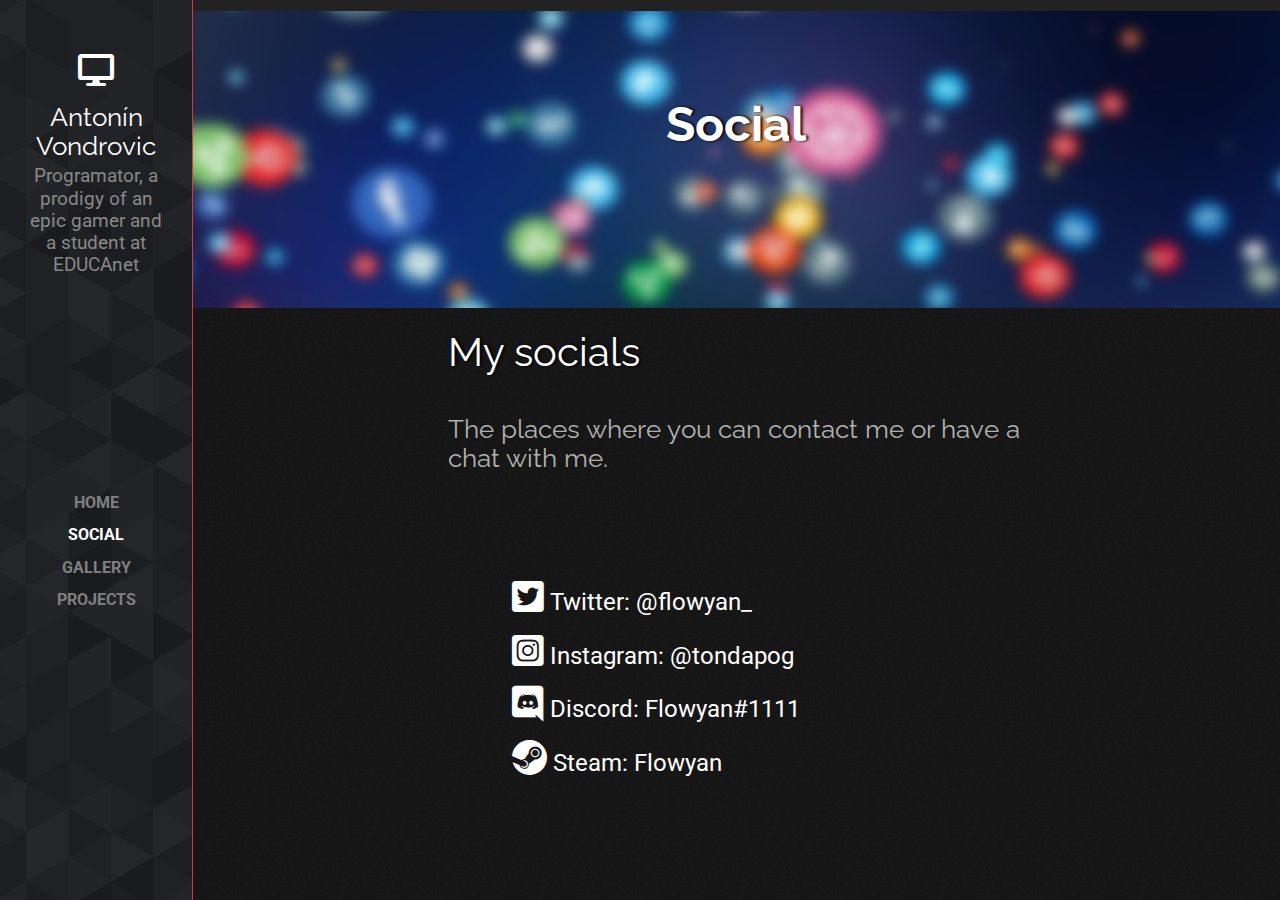
==== about.html @ ef107bb4 "Initial commit" ====
<!DOCTYPE html>
<html lang="en">
<head>
    <meta charset="UTF-8">
    <title>Social</title>
    <link rel="stylesheet" href="css/styles.css">
    <link rel="stylesheet" href="css/social.css">
    <link rel="shortcut icon" href="favicon/favicon.ico" type="image/xicon">
    <link rel="stylesheet" href="libraries/fontawesome-free-5.15.1-web/css/all.css">
    <link rel="preconnect" href="https://fonts.gstatic.com">
    <link href="https://fonts.googleapis.com/css2?family=Raleway&family=Roboto&display=swap" rel="stylesheet">
    <link rel="stylesheet" href="css/normalize.css">
</head>
<body>
<div class="imagebanner"></div>
<div class="sidenav">
    <p class="namesection1"><i class="fas fa-desktop namesectionicon"></i></p>
    <p class="namesection2">Antonín Vondrovic</p>
    <p class="namesection3">Programator, a prodigy of an epic gamer and a student at EDUCAnet</p>
    <a href="index.html">HOME</a>
    <a class="active" href="social.html">SOCIAL</a>
    <a href="gallery.html">GALLERY</a>
    <a href="projects.html">PROJECTS</a>
</div>

<p class="move webtitle fadeinanimate">Social</p>

<p class="move undertitle fadeinanimate">My socials</p>
<p class="move underundertitle fadeinanimate">The places where you can contact me or have a chat with me.</p>

<div class="goaway"></div>

<p><a class="move text fadeinanimate" href="https://www.twitter.com/flowyan_"><i class="fab fa-twitter-square icon"></i> Twitter: @flowyan_</a></p>
<p><a class="move text fadeinanimate" href="https://www.instagram.com/tondapog/"><i class="fab fa-instagram-square icon"></i> Instagram: @tondapog</a></p>
<p><a class="move text fadeinanimate"><i class="fab fa-discord icon"></i> Discord: Flowyan#1111</a></p>
<p><a class="move text fadeinanimate" href="https://steamcommunity.com/id/flowyan/"><i class="fab fa-steam icon"></i> Steam: Flowyan</a></p>

</body>
</html>
---- css/styles.css ----
html {
    scroll-behavior: smooth;
    overflow: visible;
}

body {
    border-top: 0.7rem solid #222;
    background-color: #333;
    font-family: 'Roboto', sans-serif;
}

.sidenav {
    border-right: 1px solid #db3737;
    text-align: center;
    height: 100%;
    width: 15%;
    position: fixed;
    z-index: 999;
    top: 0;
    left: 0;
    background-image: url('../images/sidenav.jpg');
    background-color: #222;
    overflow: auto;
}

.sidenav a {
    display: block;
    color: grey;
    padding: 7px 16px;
    text-decoration: none;
    font-family: 'Roboto', sans-serif;
    font-weight: bolder;
    transition-duration: 0.5s;
    text-decoration: white;
}

.sidenav a:hover {
    color: white;
    transition-duration: 0.5s;
}

.sidenav .active {
    color: white;
}

.namesection1 {
    color: white;
    padding-top: 20%;
}

.namesection2 {
    color: white;
    margin-top: 0;
    margin-bottom: 0;
    font-size: 160%;
    font-family: 'Raleway', sans-serif;
}

.namesection3 {
    margin-top: 2%;
    font-size: 120%;
    padding-bottom: 100%;
    padding-left: 15%;
    padding-right: 15%;
    color: #888;
}

.namesectionicon {
    font-size: 200%;
    color: white;
}

/*
.main {
    margin-left: 15%;
    padding: 0 10px;
}
*/

.move {
    padding-left: 15%;
}

strong {
    font-weight: bolder;
}

.webtitle {
    font-weight: bolder;
    padding-top: 3%;
    color: white;
    text-align: center;
    font-size: 300%;
    font-family: 'Raleway', sans-serif;
    text-shadow: 2px 0 3px black;
}

.undertitle {
    padding-top: 10%;
    color: white;
    text-align: left;
    padding-left: 35%;
    font-size: 250%;
    font-family: 'Raleway', sans-serif;
    text-shadow: 2px 0 3px black;
}

.underundertitle {
    color: #b0b0b0;
    text-align: left;
    font-size: 160%;
    font-family: 'Raleway', sans-serif;
    padding-left: 35%;
    padding-right: 20%;
}

.imagebanner {
    height: 33%;
    width: 100%;
    position: absolute;
    z-index: -1;
    background-color: #111;
    background-size: cover;
}

.fadeinanimate {
    animation: fadein ease 1s;
}

@keyframes fadein {
    0% { opacity: 0; }
    100%   { opacity: 1; }
}
---- css/social.css ----
body {
    background-image: url("../images/background.jpg");
}

.imagebanner {
    background-image: url("../images/social.png");
}

.goaway {
    padding-top: 5%;
}

.text {
    color:white;
    padding-left: 40%;
    text-align: center;
    text-decoration: white;
    font-size: 150%;
}

.icon {
    color:white;
    font-size: 150%;
    text-align: center;
}
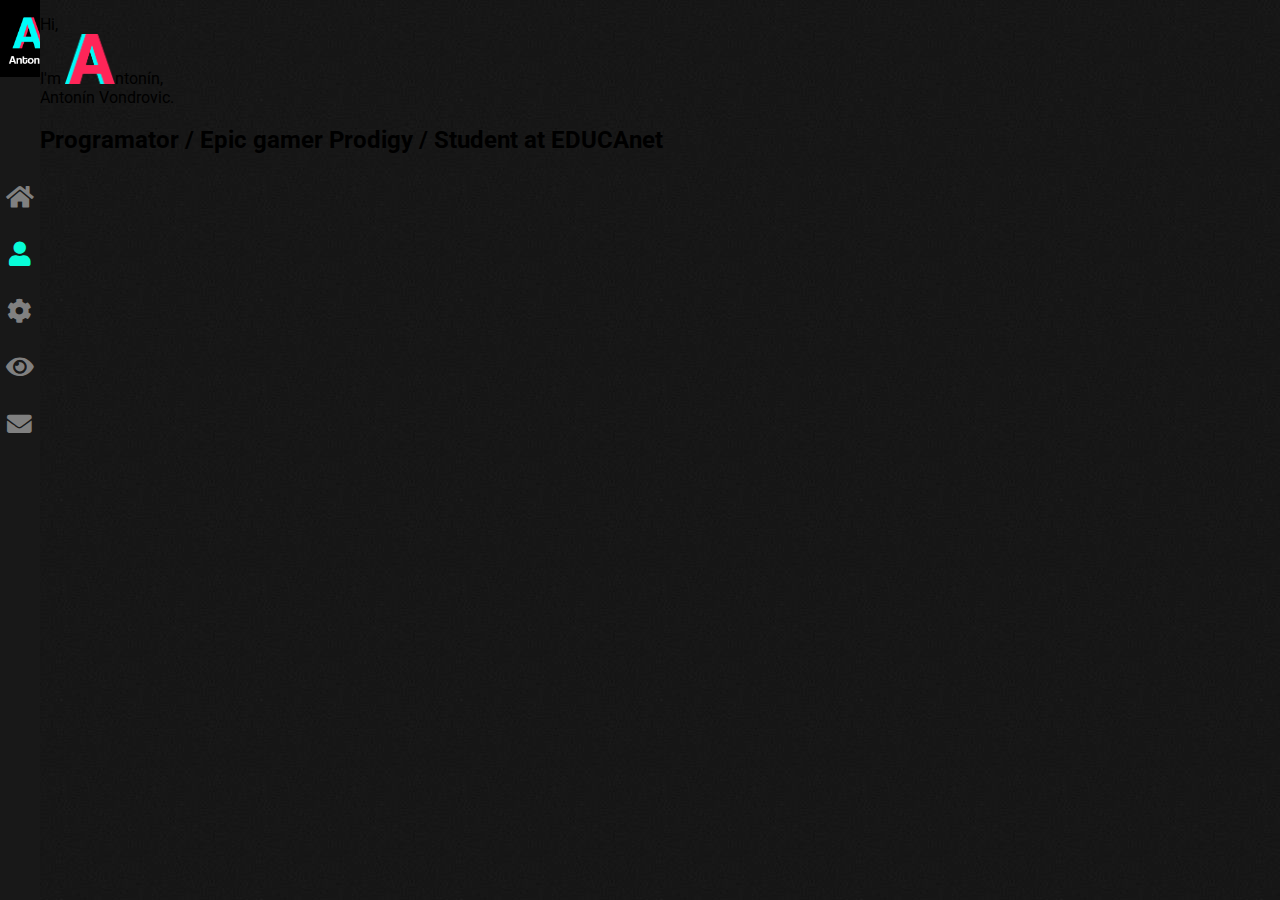
==== commit 7120f418: "added stuff" ====
--- a/about.html
+++ b/about.html
@@ -12,28 +12,18 @@
     <link rel="stylesheet" href="css/normalize.css">
 </head>
 <body>
-<div class="imagebanner"></div>
+<div class="sidenavicon"></div>
 <div class="sidenav">
-    <p class="namesection1"><i class="fas fa-desktop namesectionicon"></i></p>
-    <p class="namesection2">Antonín Vondrovic</p>
-    <p class="namesection3">Programator, a prodigy of an epic gamer and a student at EDUCAnet</p>
-    <a href="index.html">HOME</a>
-    <a class="active" href="social.html">SOCIAL</a>
-    <a href="gallery.html">GALLERY</a>
-    <a href="projects.html">PROJECTS</a>
+    <a href="index.html"><i data-hover="HOME" class="fas fa-home navicon"></i></a>
+    <a class="active" href="about.html"><i data-hover="ABOUT" class="fas fa-user navicon"></i></a>
+    <a href="skills.html"><i data-hover="SKILLS" class="fas fa-cog navicon"></i></a>
+    <a href="portfolio.html"><i data-hover="MY WORK" class="fas fa-eye navicon"></i></a>
+    <a href="contact.html"><i data-hover="CONTACT" class="fas fa-envelope navicon"></i></a>
 </div>
 
-<p class="move webtitle fadeinanimate">Social</p>
-
-<p class="move undertitle fadeinanimate">My socials</p>
-<p class="move underundertitle fadeinanimate">The places where you can contact me or have a chat with me.</p>
-
-<div class="goaway"></div>
-
-<p><a class="move text fadeinanimate" href="https://www.twitter.com/flowyan_"><i class="fab fa-twitter-square icon"></i> Twitter: @flowyan_</a></p>
-<p><a class="move text fadeinanimate" href="https://www.instagram.com/tondapog/"><i class="fab fa-instagram-square icon"></i> Instagram: @tondapog</a></p>
-<p><a class="move text fadeinanimate"><i class="fab fa-discord icon"></i> Discord: Flowyan#1111</a></p>
-<p><a class="move text fadeinanimate" href="https://steamcommunity.com/id/flowyan/"><i class="fab fa-steam icon"></i> Steam: Flowyan</a></p>
+<p class="move name fadeinanimate">Hi,<br>I'm <img src="images/Aletter2.png" height="50" width="50">ntonín,<br>Antonín
+    Vondrovic.</p>
+<h2 class="move undername fadeinanimate">Programator / Epic gamer Prodigy / Student at EDUCAnet</h2>
 
 </body>
 </html>--- a/css/styles.css
+++ b/css/styles.css
@@ -1,84 +1,92 @@
+@font-face {
+    font-family: Coolvetica;
+    src: url("../font/coolvetica.ttf");
+}
+
 html {
     scroll-behavior: smooth;
     overflow: visible;
 }
 
 body {
-    border-top: 0.7rem solid #222;
-    background-color: #333;
+    background-color: #1d1d1d;
     font-family: 'Roboto', sans-serif;
 }
 
 .sidenav {
-    border-right: 1px solid #db3737;
     text-align: center;
     height: 100%;
-    width: 15%;
+    width: 3.1%;
     position: fixed;
-    z-index: 999;
+    z-index: 3;
     top: 0;
     left: 0;
-    background-image: url('../images/sidenav.jpg');
-    background-color: #222;
-    overflow: auto;
+    background-color: #181818;
+    padding-top: 12%;
 }
 
 .sidenav a {
+    text-align: center;
     display: block;
     color: grey;
-    padding: 7px 16px;
     text-decoration: none;
     font-family: 'Roboto', sans-serif;
+    font-size: 70%;
     font-weight: bolder;
-    transition-duration: 0.5s;
     text-decoration: white;
+    padding-top: 80%;
+    transition: all 0.3s ease-out;
+}
+
+.socialsbox {
+    z-index: 8;
+}
+
+.socials {
+    list-style-type: none;
+    font-size: 500%;
+    color: grey;
+}
+
+.navicon {
+    font-size: 220%;
 }
 
 .sidenav a:hover {
-    color: white;
-    transition-duration: 0.5s;
+    color: #08fdd8;
+    transition: all 0.3s ease-out;
+}
+
+.navicon:hover:before {
+    font-family: 'Open Sans', sans-serif;
+    font-size: 0;
+}
+
+.navicon:hover:after {
+    font-family: 'Open Sans', sans-serif;
+    content: attr(data-hover);
+    font-size: 50%;
 }
 
 .sidenav .active {
-    color: white;
+    color: #08fdd8;
 }
 
-.namesection1 {
-    color: white;
-    padding-top: 20%;
+.sidenavicon {
+    height: 8.6%;
+    width: 3.1%;
+    position: fixed;
+    z-index: 4;
+    top: 0;
+    left: 0;
+    background-color: #070707;
+    background-image: url("../images/antonin2.png");
+    background-size: cover;
+    background-repeat: no-repeat;
 }
 
-.namesection2 {
-    color: white;
-    margin-top: 0;
-    margin-bottom: 0;
-    font-size: 160%;
-    font-family: 'Raleway', sans-serif;
-}
-
-.namesection3 {
-    margin-top: 2%;
-    font-size: 120%;
-    padding-bottom: 100%;
-    padding-left: 15%;
-    padding-right: 15%;
-    color: #888;
-}
-
-.namesectionicon {
-    font-size: 200%;
-    color: white;
-}
-
-/*
-.main {
-    margin-left: 15%;
-    padding: 0 10px;
-}
-*/
-
 .move {
-    padding-left: 15%;
+    padding-left: 3.1%;
 }
 
 strong {
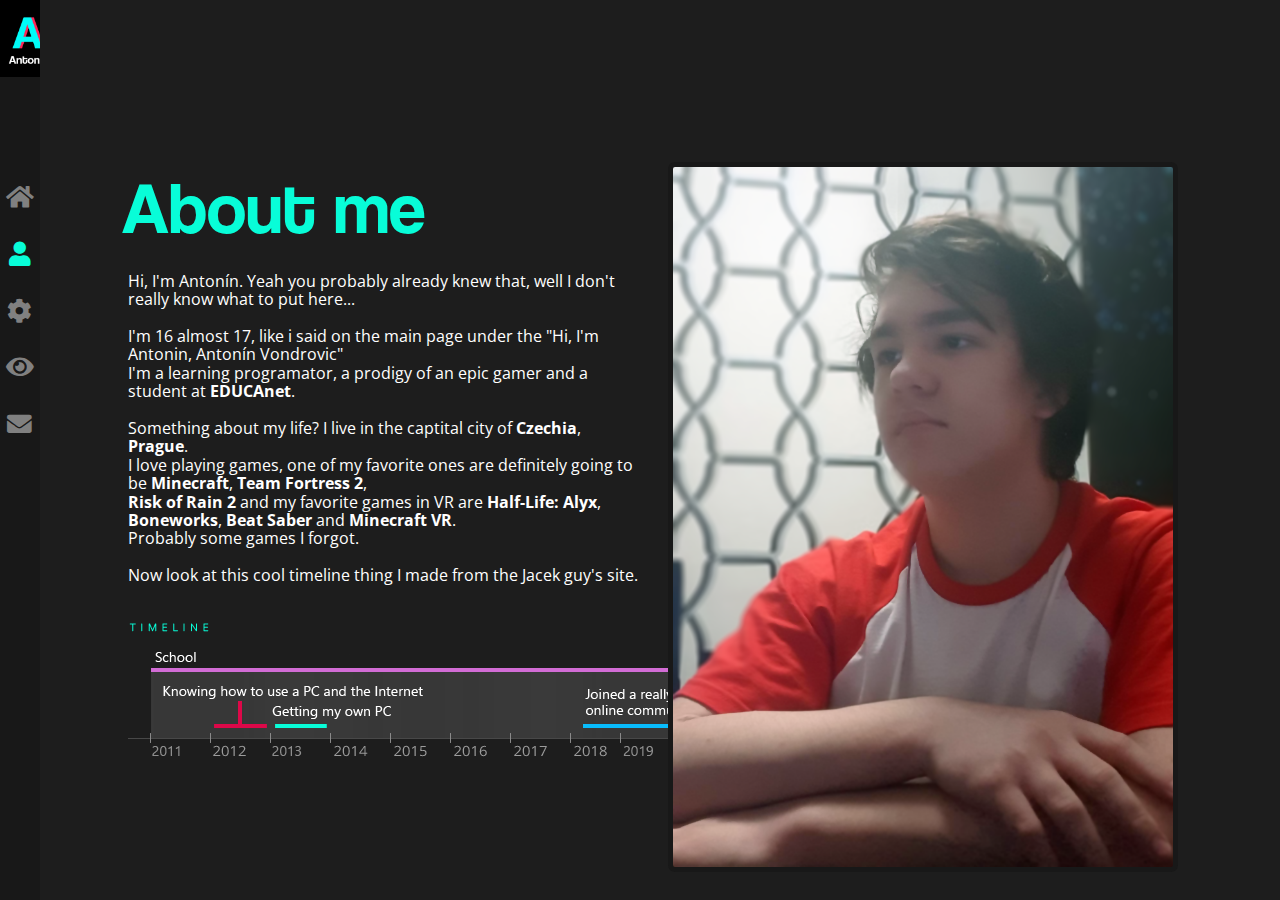
==== commit c7851611: "added more parts of the website" ====
--- a/about.html
+++ b/about.html
@@ -2,17 +2,19 @@
 <html lang="en">
 <head>
     <meta charset="UTF-8">
-    <title>Social</title>
+    <title>About me | AV</title>
     <link rel="stylesheet" href="css/styles.css">
-    <link rel="stylesheet" href="css/social.css">
+    <link rel="stylesheet" href="css/about.css">
     <link rel="shortcut icon" href="favicon/favicon.ico" type="image/xicon">
     <link rel="stylesheet" href="libraries/fontawesome-free-5.15.1-web/css/all.css">
     <link rel="preconnect" href="https://fonts.gstatic.com">
-    <link href="https://fonts.googleapis.com/css2?family=Raleway&family=Roboto&display=swap" rel="stylesheet">
+    <link href="https://fonts.googleapis.com/css2?family=Raleway&family=Open+Sans&family=Roboto&display=swap"
+          rel="stylesheet">
     <link rel="stylesheet" href="css/normalize.css">
 </head>
 <body>
 <div class="sidenavicon"></div>
+<div class="picturecontainer fadeinanimate"></div>
 <div class="sidenav">
     <a href="index.html"><i data-hover="HOME" class="fas fa-home navicon"></i></a>
     <a class="active" href="about.html"><i data-hover="ABOUT" class="fas fa-user navicon"></i></a>
@@ -21,9 +23,20 @@
     <a href="contact.html"><i data-hover="CONTACT" class="fas fa-envelope navicon"></i></a>
 </div>
 
-<p class="move name fadeinanimate">Hi,<br>I'm <img src="images/Aletter2.png" height="50" width="50">ntonín,<br>Antonín
-    Vondrovic.</p>
-<h2 class="move undername fadeinanimate">Programator / Epic gamer Prodigy / Student at EDUCAnet</h2>
+<p class="move name2 fadeinanimate">About me</p>
+
+<h2 class="move undername2 fadeinanimate aboutundername">Hi, I'm Antonín. Yeah you probably already knew that, well I
+    don't really know what to put here...<br><br> I'm 16 almost 17,
+    like i said on the main page under the "Hi, I'm Antonin, Antonín Vondrovic"<br>I'm a learning programator, a prodigy
+    of an epic gamer and a student at <b>EDUCAnet</b>.<br><br>
+    Something about my life? I live in the captital city of <b>Czechia</b>, <b>Prague</b>.<br>
+    I love playing games, one of my favorite ones are definitely going to be <b>Minecraft</b>, <b>Team Fortress 2</b>,
+    <br><b>Risk of Rain 2</b> and my favorite games in VR are <b>Half-Life: Alyx</b>, <b>Boneworks</b>,
+    <b>Beat Saber</b> and <b>Minecraft VR</b>.<br>Probably some games I forgot.
+    <br><br>Now look at this cool timeline thing I made from the Jacek guy's site.
+</h2>
+
+<img class="timeline move fadeinanimate" src="images/timeline.png" alt="timeline lol">
 
 </body>
 </html>--- a/css/styles.css
+++ b/css/styles.css
@@ -138,4 +138,45 @@
 @keyframes fadein {
     0% { opacity: 0; }
     100%   { opacity: 1; }
-}+}
+
+.name {
+    padding-top: 12%;
+    color: white;
+    text-align: left;
+    padding-left: 10%;
+    font-size: 73px;
+    font-family: 'Coolvetica', sans-serif;
+    line-height: 67px;
+    margin-bottom: 1%;
+}
+
+.undername {
+    font-size: 14px;
+    letter-spacing: 3px;
+    text-align: left;
+    padding-left: 10%;
+    color: #8d8d8d;
+    font-family: 'Open Sans', sans-serif;
+    font-weight: normal;
+}
+
+.name2 {
+    padding-top: 7.8%;
+    color: #08fdd8;
+    text-align: left;
+    padding-left: 9.5%;
+    font-size: 73px;
+    font-family: 'Coolvetica', sans-serif;
+    line-height: 67px;
+    margin-bottom: 2.5%;
+}
+
+.undername2 {
+    font-size: 16px;
+    text-align: left;
+    padding-left: 10%;
+    color: white;
+    font-family: 'Open Sans', sans-serif;
+    font-weight: normal;
+}
--- a/css/about.css
+++ b/css/about.css
@@ -0,0 +1,20 @@
+.aboutundername {
+    padding-right: 50%;
+}
+
+.timeline {
+    padding-left: 10%;
+    padding-top: 2%;
+}
+
+.picturecontainer {
+    position: absolute;
+    top: 18%;
+    right: 8%;
+    background-image: url("../images/jairlflip.png");
+    height: 700px;
+    width: 500px;
+    background-size: cover;
+    border: #181818 solid 5px;
+    border-radius: 7px;
+}
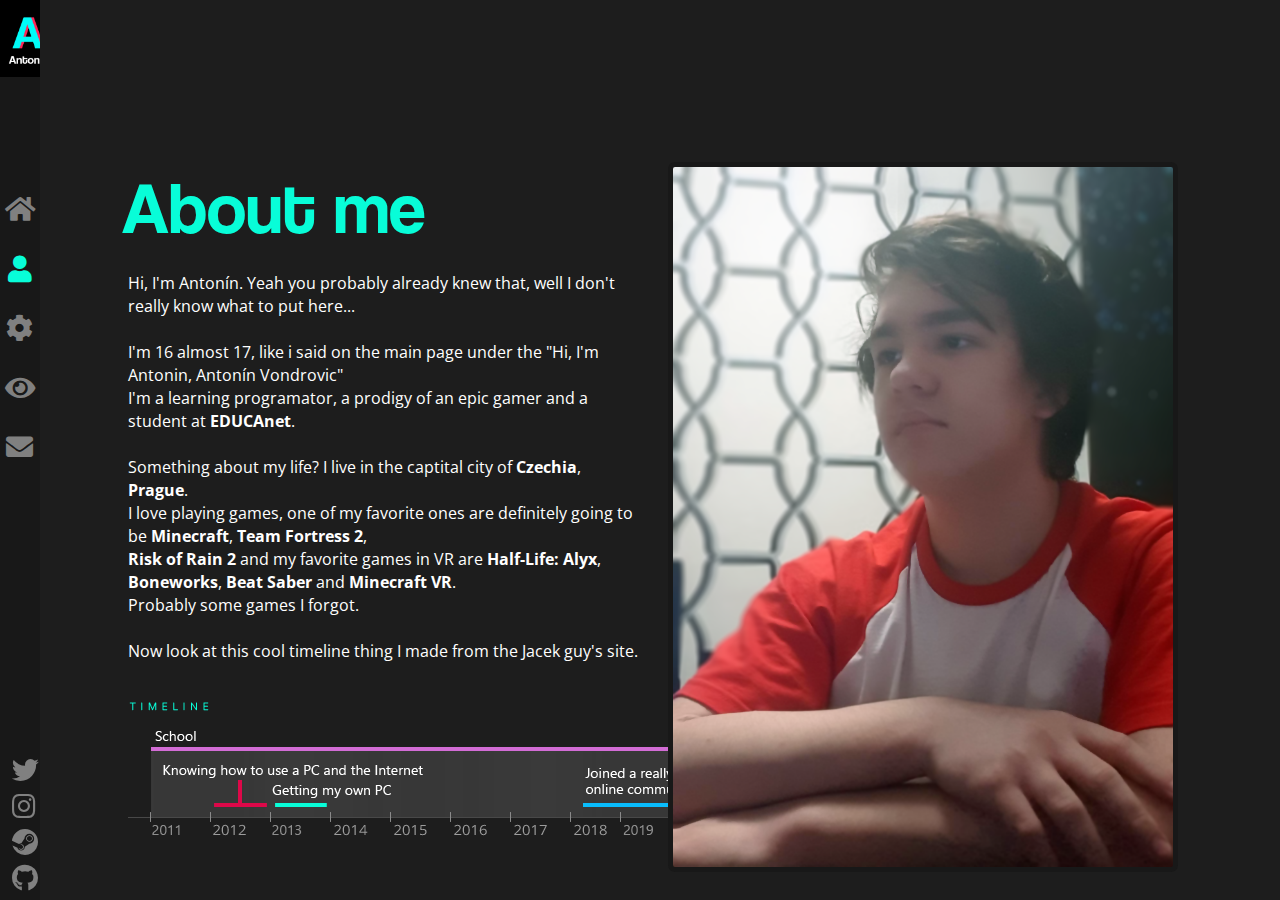
==== commit c8bc6563: "FINISHED, i hope" ====
--- a/about.html
+++ b/about.html
@@ -22,6 +22,12 @@
     <a href="portfolio.html"><i data-hover="MY WORK" class="fas fa-eye navicon"></i></a>
     <a href="contact.html"><i data-hover="CONTACT" class="fas fa-envelope navicon"></i></a>
 </div>
+<div class="socialsbox">
+    <a href="https://github.com/antonin-vondrovic-edu" target="_blank"><i class="fab fa-github socialicon"></i></a>
+    <a href="https://steamcommunity.com/id/flowyan/" target="_blank"><i class="fab fa-steam socialicon2"></i></a>
+    <a href="https://www.instagram.com/tondapog/" target="_blank"><i class="fab fa-instagram socialicon3"></i></a>
+    <a href="https://twitter.com/Flowyan_" target="_blank"><i class="fab fa-twitter socialicon4"></i></a>
+</div>
 
 <p class="move name2 fadeinanimate">About me</p>
 
--- a/css/styles.css
+++ b/css/styles.css
@@ -6,6 +6,12 @@
 html {
     scroll-behavior: smooth;
     overflow: visible;
+    -webkit-touch-callout: none;
+    -webkit-user-select: none;
+    -khtml-user-select: none;
+    -moz-user-select: none;
+    -ms-user-select: none;
+    user-select: none;
 }
 
 body {
@@ -22,7 +28,7 @@
     top: 0;
     left: 0;
     background-color: #181818;
-    padding-top: 12%;
+    padding-top: 14%;
 }
 
 .sidenav a {
@@ -34,22 +40,73 @@
     font-size: 70%;
     font-weight: bolder;
     text-decoration: white;
-    padding-top: 80%;
-    transition: all 0.3s ease-out;
+    padding-top: 40%;
+    padding-bottom: 40%;
+    transition: all 0.3s ease-out;
+}
+
+.navicon {
+    font-size: 3vh;
 }
 
 .socialsbox {
     z-index: 8;
-}
-
-.socials {
-    list-style-type: none;
-    font-size: 500%;
-    color: grey;
-}
-
-.navicon {
-    font-size: 220%;
+    bottom: 0;
+    left: 0;
+    position:fixed;
+    transition: all 0.3s ease-out;
+}
+
+.socialicon {
+    font-size: 3vh;
+    position:fixed;
+    bottom:1%;
+    left: 0.9%;
+    color:gray;
+}
+
+.socialicon2 {
+    font-size: 3vh;
+    position:fixed;
+    bottom:5%;
+    left: 0.9%;
+    color:gray;
+}
+
+.socialicon3 {
+    font-size: 3vh;
+    position:fixed;
+    bottom:9%;
+    left: 0.9%;
+    color:gray;
+}
+
+.socialicon4 {
+    font-size: 3vh;
+    position:fixed;
+    bottom:13%;
+    left: 0.9%;
+    color:gray;
+}
+
+.socialicon:hover {
+    color: #08fdd8;
+    transition: all 0.3s ease-out;
+}
+
+.socialicon2:hover {
+    color: #08fdd8;
+    transition: all 0.3s ease-out;
+}
+
+.socialicon3:hover {
+    color: #08fdd8;
+    transition: all 0.3s ease-out;
+}
+
+.socialicon4:hover {
+    color: #08fdd8;
+    transition: all 0.3s ease-out;
 }
 
 .sidenav a:hover {
@@ -93,44 +150,6 @@
     font-weight: bolder;
 }
 
-.webtitle {
-    font-weight: bolder;
-    padding-top: 3%;
-    color: white;
-    text-align: center;
-    font-size: 300%;
-    font-family: 'Raleway', sans-serif;
-    text-shadow: 2px 0 3px black;
-}
-
-.undertitle {
-    padding-top: 10%;
-    color: white;
-    text-align: left;
-    padding-left: 35%;
-    font-size: 250%;
-    font-family: 'Raleway', sans-serif;
-    text-shadow: 2px 0 3px black;
-}
-
-.underundertitle {
-    color: #b0b0b0;
-    text-align: left;
-    font-size: 160%;
-    font-family: 'Raleway', sans-serif;
-    padding-left: 35%;
-    padding-right: 20%;
-}
-
-.imagebanner {
-    height: 33%;
-    width: 100%;
-    position: absolute;
-    z-index: -1;
-    background-color: #111;
-    background-size: cover;
-}
-
 .fadeinanimate {
     animation: fadein ease 1s;
 }
@@ -179,4 +198,5 @@
     color: white;
     font-family: 'Open Sans', sans-serif;
     font-weight: normal;
-}
+    line-height: 23px;
+}
